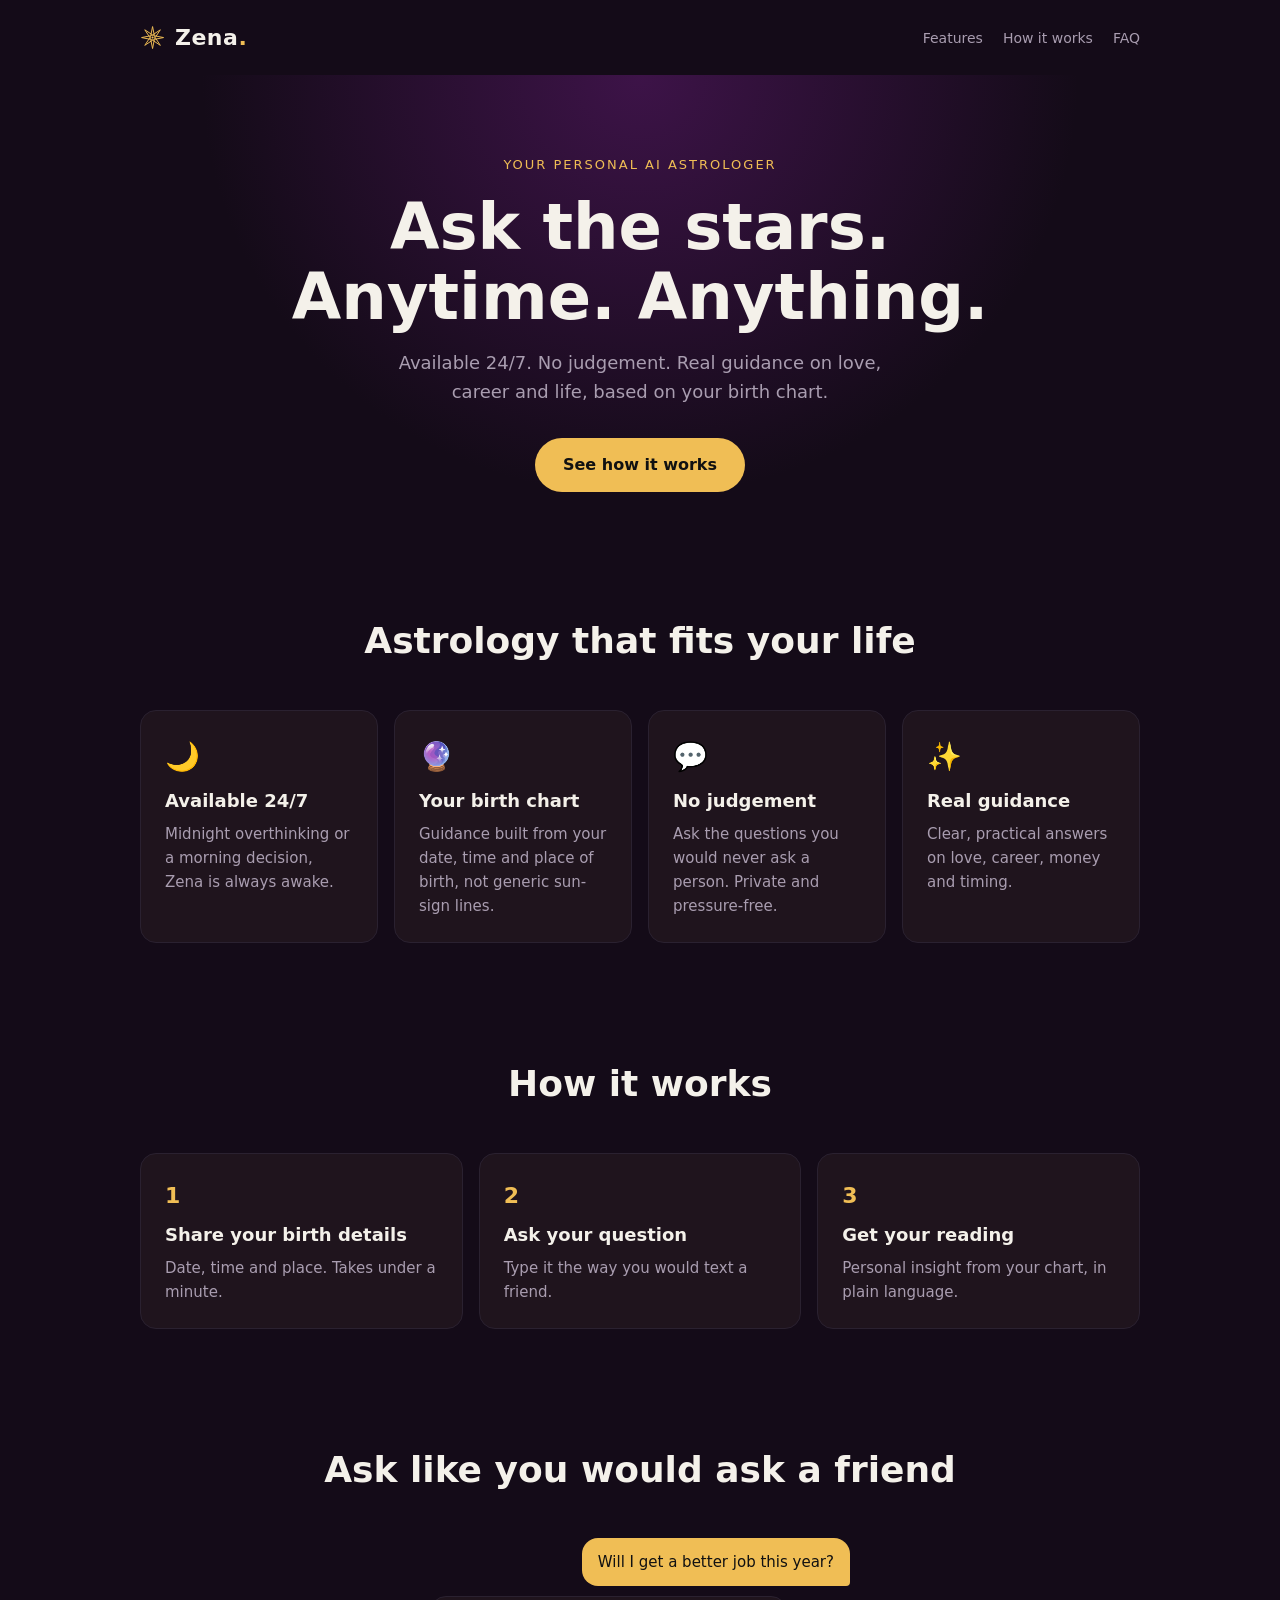
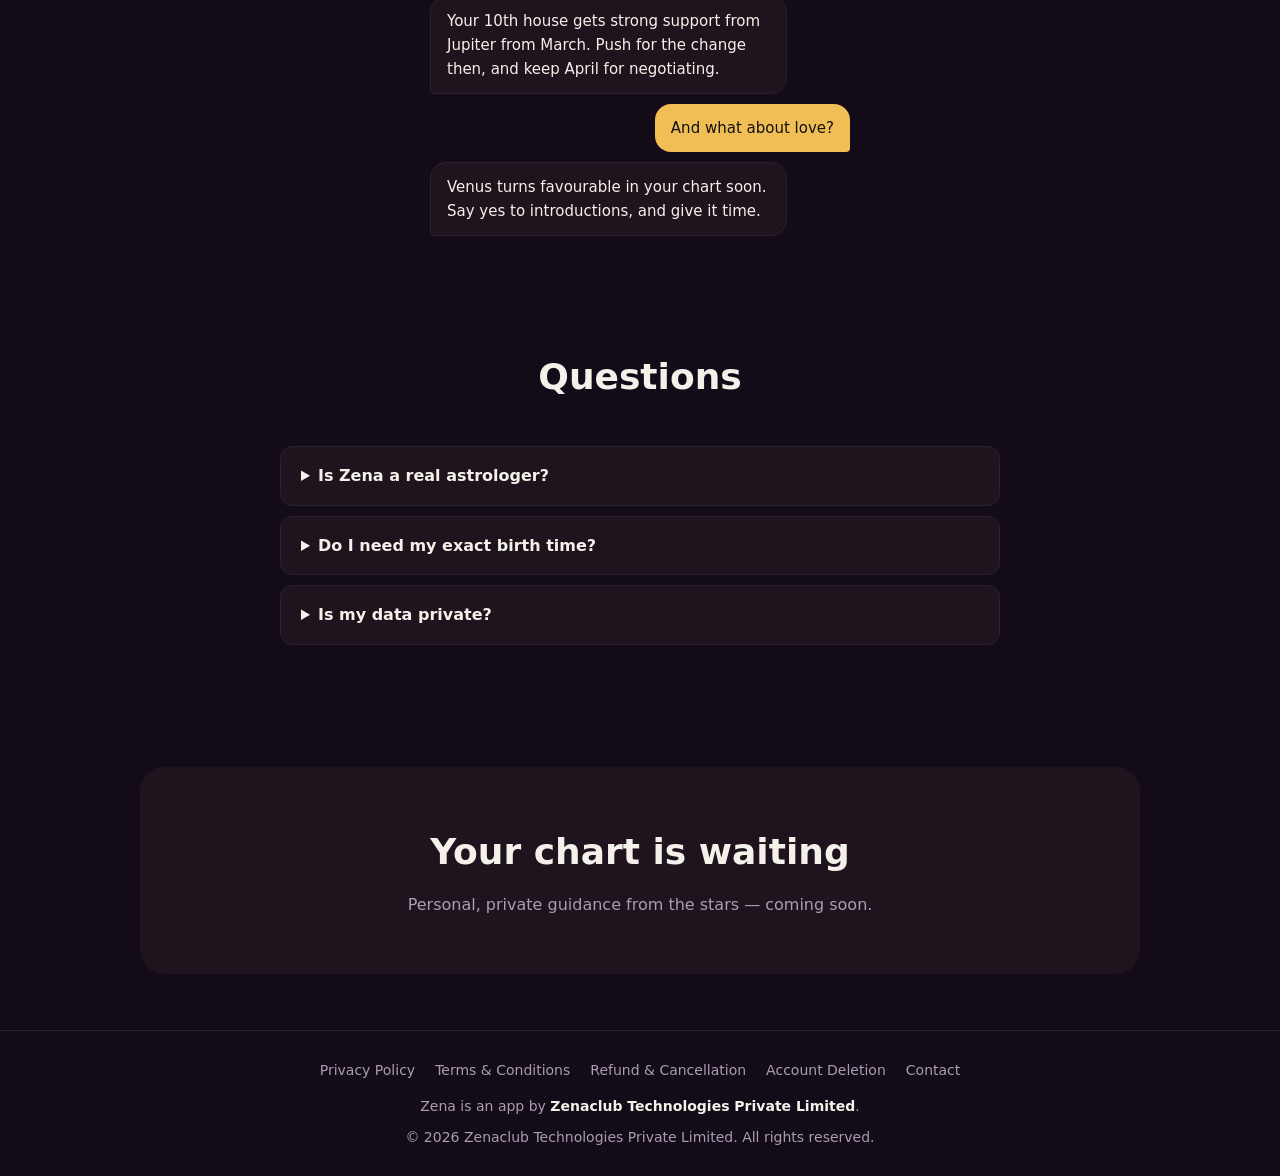
==== index.html @ e25fa3cf "Align policy URLs with the app and add Terms & Conditions The Android app opens https://zenaastro.co" ====
<!doctype html>
<html lang="en">
<head>
<meta charset="UTF-8">
<meta name="viewport" content="width=device-width, initial-scale=1">
<meta name="theme-color" content="#230A29">
<link rel="icon" href="logo.svg" type="image/svg+xml">
<title>Zena — Your AI Astrologer</title>
<meta name="description" content="Zena is your personal AI astrologer. Available 24/7. No judgement. Real guidance.">
<meta property="og:type" content="website">
<meta property="og:title" content="Zena — Your AI Astrologer">
<meta property="og:description" content="Available 24/7. No judgement. Real guidance.">
<style>
:root{--bg:#140b18;--card:#1f141d;--fg:#f4f1ea;--mute:#a99db0;--gold:#f0be55;--magenta:#ef5aa7;--line:#2a2130}
*{box-sizing:border-box}
html{scroll-behavior:smooth}
body{margin:0;background:var(--bg);color:var(--fg);font:16px/1.6 system-ui,-apple-system,Segoe UI,Roboto,sans-serif}
a{color:inherit;text-decoration:none}
.wrap{max-width:1040px;margin:0 auto;padding:0 20px}
nav{display:flex;justify-content:space-between;align-items:center;padding:20px 0}
.logo{font-weight:700;font-size:22px;letter-spacing:.5px;display:inline-flex;align-items:center}.logo span{color:var(--gold)}
.mark{flex:none;margin-right:9px}
nav a.l{color:var(--mute);margin-left:20px;font-size:14px}
.btn{display:inline-block;background:var(--gold);color:#111;font-weight:600;padding:14px 28px;border-radius:999px}
.btn.ghost{background:none;color:var(--fg);border:1px solid var(--line);margin-left:10px}
.hero{text-align:center;padding:80px 0 64px;background:radial-gradient(ellipse at 50% 0,#3d1348 0,transparent 62%)}
.hero .tag{color:var(--gold);font-size:13px;letter-spacing:2px;text-transform:uppercase}
h1{font-size:clamp(36px,7vw,64px);line-height:1.1;margin:16px 0}
.hero p{color:var(--mute);max-width:520px;margin:0 auto 32px;font-size:18px}
h2{font-size:clamp(26px,4vw,36px);text-align:center;margin:0 0 40px}
section{padding:56px 0}
.grid{display:grid;gap:16px;grid-template-columns:repeat(auto-fit,minmax(230px,1fr))}
.card{background:var(--card);border:1px solid var(--line);border-radius:16px;padding:24px}
.card b{display:block;font-size:28px;margin-bottom:8px}
.card h3{margin:0 0 6px;font-size:18px}.card p{margin:0;color:var(--mute);font-size:15px}
.steps .card b{color:var(--gold);font-size:22px}
.chat{max-width:420px;margin:0 auto;display:flex;flex-direction:column;gap:10px}
.m{padding:12px 16px;border-radius:16px;max-width:85%;font-size:15px}
.u{background:var(--gold);color:#111;align-self:flex-end;border-bottom-right-radius:4px}
.z{background:var(--card);border:1px solid var(--line);border-bottom-left-radius:4px}
details{background:var(--card);border:1px solid var(--line);border-radius:12px;padding:16px 20px;margin-bottom:10px;max-width:720px;margin-inline:auto}
summary{cursor:pointer;font-weight:600}details p{color:var(--mute);margin:10px 0 0}
.cta{text-align:center;background:var(--card);border-radius:24px;padding:56px 20px}
footer{border-top:1px solid var(--line);padding:28px 0;color:var(--mute);font-size:14px;text-align:center}
footer a{margin:0 10px}footer a:hover{color:var(--gold)}
footer .company{margin-top:14px}footer .company b{color:var(--fg);font-weight:600}
</style>
</head>
<body>
<div class="wrap">
<nav>
  <a class="logo" href="#"><svg class="mark" viewBox="0 0 24 24" width="26" height="26" aria-hidden="true" fill="none" stroke="var(--gold)" stroke-width="0.9" stroke-linejoin="round"><path d="M11.6,1.455L13.292,9.913L21.75,11.605L13.292,13.297L11.6,21.755L9.908,13.297L1.45,11.605L9.908,9.913L11.6,1.455"/><path d="M18.777,4.428L13.992,11.605L18.777,18.782L11.6,13.997L4.423,18.782L9.208,11.605L4.423,4.428L11.6,9.213L18.777,4.428"/><path d="M9.425,11.605C9.425,12.806 10.4,13.78 11.6,13.78C12.8,13.78 13.775,12.806 13.775,11.605C13.775,10.405 12.8,9.43 11.6,9.43C10.4,9.43 9.425,10.405 9.425,11.605V11.605"/><path d="M10.633,11.605C10.633,12.139 11.066,12.572 11.6,12.572C12.134,12.572 12.567,12.139 12.567,11.605C12.567,11.071 12.134,10.638 11.6,10.638C11.066,10.638 10.633,11.071 10.633,11.605Z" fill="var(--gold)" stroke="none"/></svg>Zena<span>.</span></a>
  <div><a class="l" href="#features">Features</a><a class="l" href="#how">How it works</a><a class="l" href="#faq">FAQ</a></div>
</nav>

<header class="hero">
  <div class="tag">Your personal AI astrologer</div>
  <h1>Ask the stars.<br>Anytime. Anything.</h1>
  <p>Available 24/7. No judgement. Real guidance on love, career and life, based on your birth chart.</p>
  <a class="btn" href="#how">See how it works</a>
</header>

<section id="features">
  <h2>Astrology that fits your life</h2>
  <div class="grid">
    <div class="card"><b>🌙</b><h3>Available 24/7</h3><p>Midnight overthinking or a morning decision, Zena is always awake.</p></div>
    <div class="card"><b>🔮</b><h3>Your birth chart</h3><p>Guidance built from your date, time and place of birth, not generic sun-sign lines.</p></div>
    <div class="card"><b>💬</b><h3>No judgement</h3><p>Ask the questions you would never ask a person. Private and pressure-free.</p></div>
    <div class="card"><b>✨</b><h3>Real guidance</h3><p>Clear, practical answers on love, career, money and timing.</p></div>
  </div>
</section>

<section id="how" class="steps">
  <h2>How it works</h2>
  <div class="grid">
    <div class="card"><b>1</b><h3>Share your birth details</h3><p>Date, time and place. Takes under a minute.</p></div>
    <div class="card"><b>2</b><h3>Ask your question</h3><p>Type it the way you would text a friend.</p></div>
    <div class="card"><b>3</b><h3>Get your reading</h3><p>Personal insight from your chart, in plain language.</p></div>
  </div>
</section>

<section>
  <h2>Ask like you would ask a friend</h2>
  <div class="chat">
    <div class="m u">Will I get a better job this year?</div>
    <div class="m z">Your 10th house gets strong support from Jupiter from March. Push for the change then, and keep April for negotiating.</div>
    <div class="m u">And what about love?</div>
    <div class="m z">Venus turns favourable in your chart soon. Say yes to introductions, and give it time.</div>
  </div>
</section>

<section id="faq">
  <h2>Questions</h2>
  <details><summary>Is Zena a real astrologer?</summary><p>Zena is an AI astrologer. It offers guidance for reflection and entertainment, not a substitute for professional medical, legal or financial advice.</p></details>
  <details><summary>Do I need my exact birth time?</summary><p>It gives the most accurate chart, but you can still get useful readings with an approximate time.</p></details>
  <details><summary>Is my data private?</summary><p>Your birth details and chats are used only to give you readings.</p></details>
</section>

<section id="download">
  <div class="cta">
    <h2 style="margin-bottom:12px">Your chart is waiting</h2>
    <p style="color:var(--mute);margin:0">Personal, private guidance from the stars — coming soon.</p>
  </div>
</section>
</div>

<footer>
  <a href="/privacy-policy/">Privacy Policy</a><a href="/terms-and-conditions/">Terms &amp; Conditions</a><a href="/refund-cancellation/">Refund &amp; Cancellation</a><a href="/account-deletion/">Account Deletion</a><a href="mailto:team@zenaclub.com">Contact</a>
  <div class="company">Zena is an app by <b>Zenaclub Technologies Private Limited</b>.</div>
  <div style="margin-top:8px">© 2026 Zenaclub Technologies Private Limited. All rights reserved.</div>
</footer>
</body>
</html>
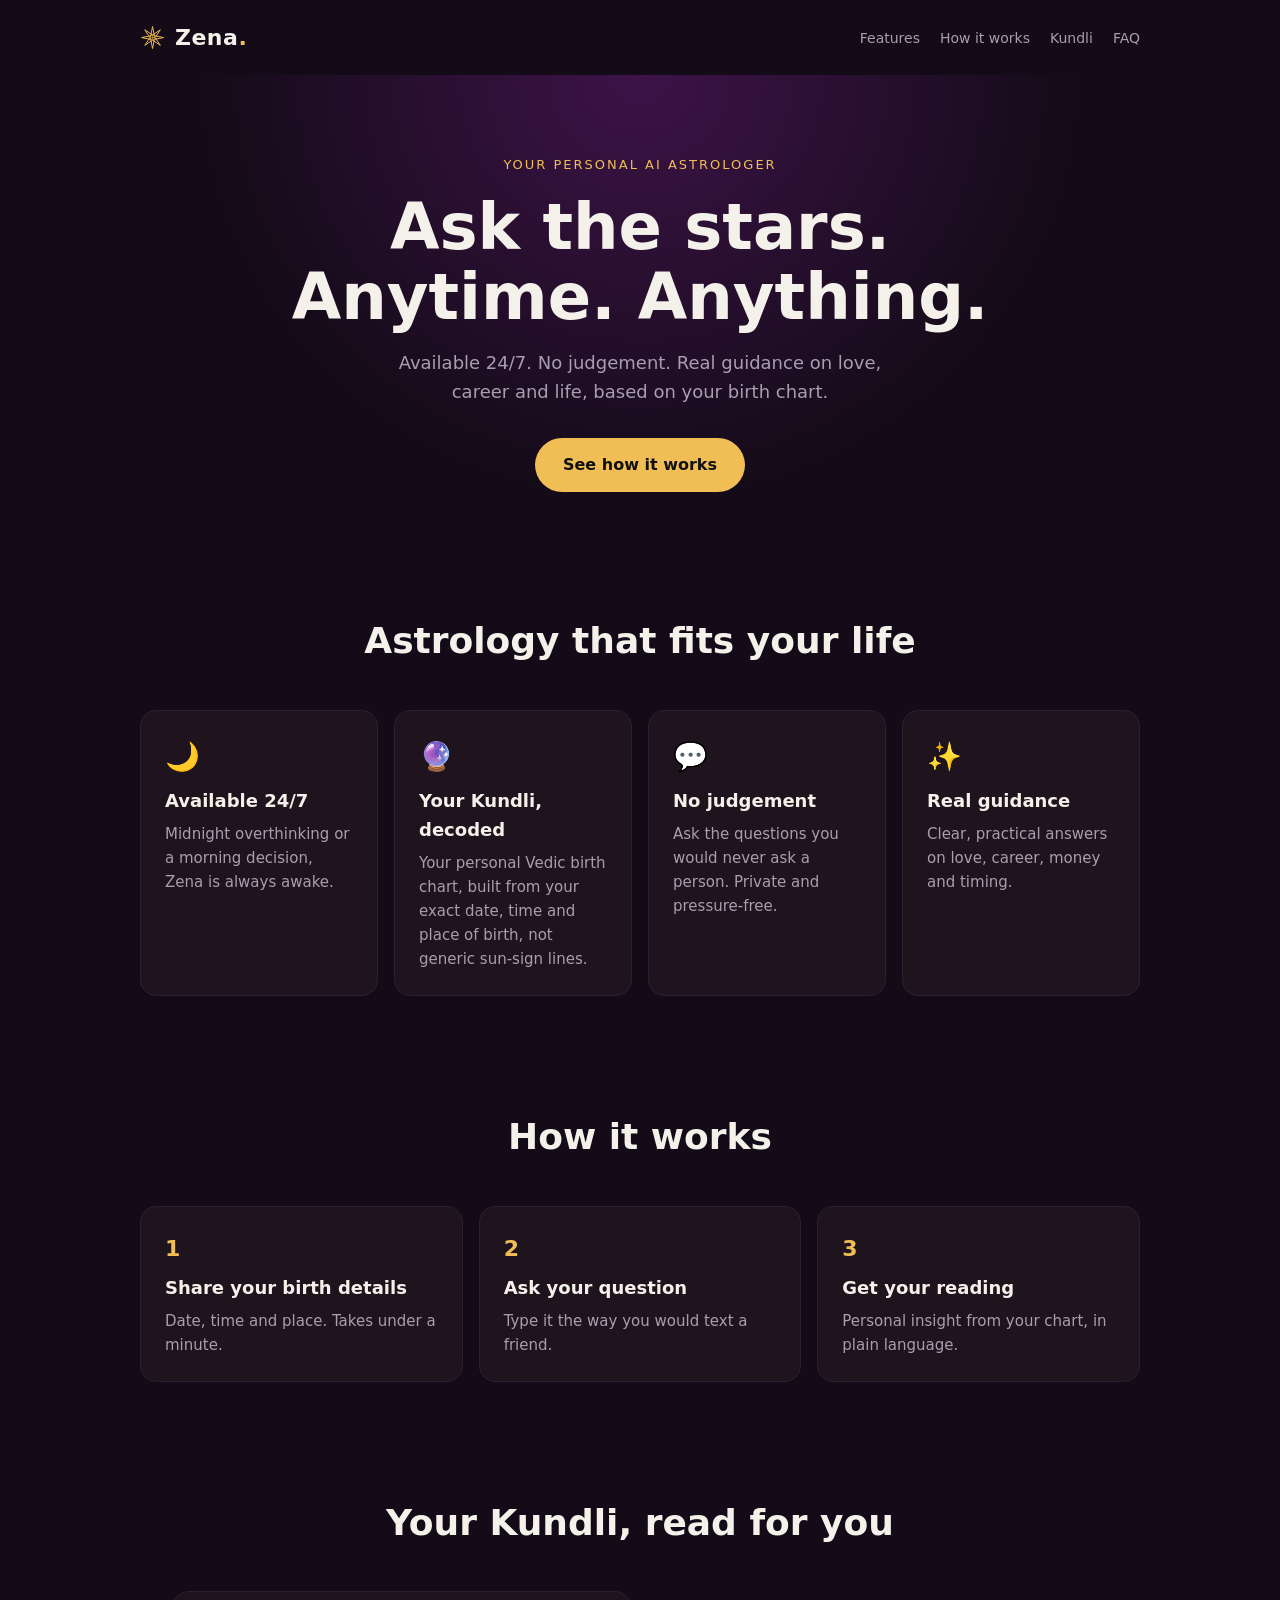
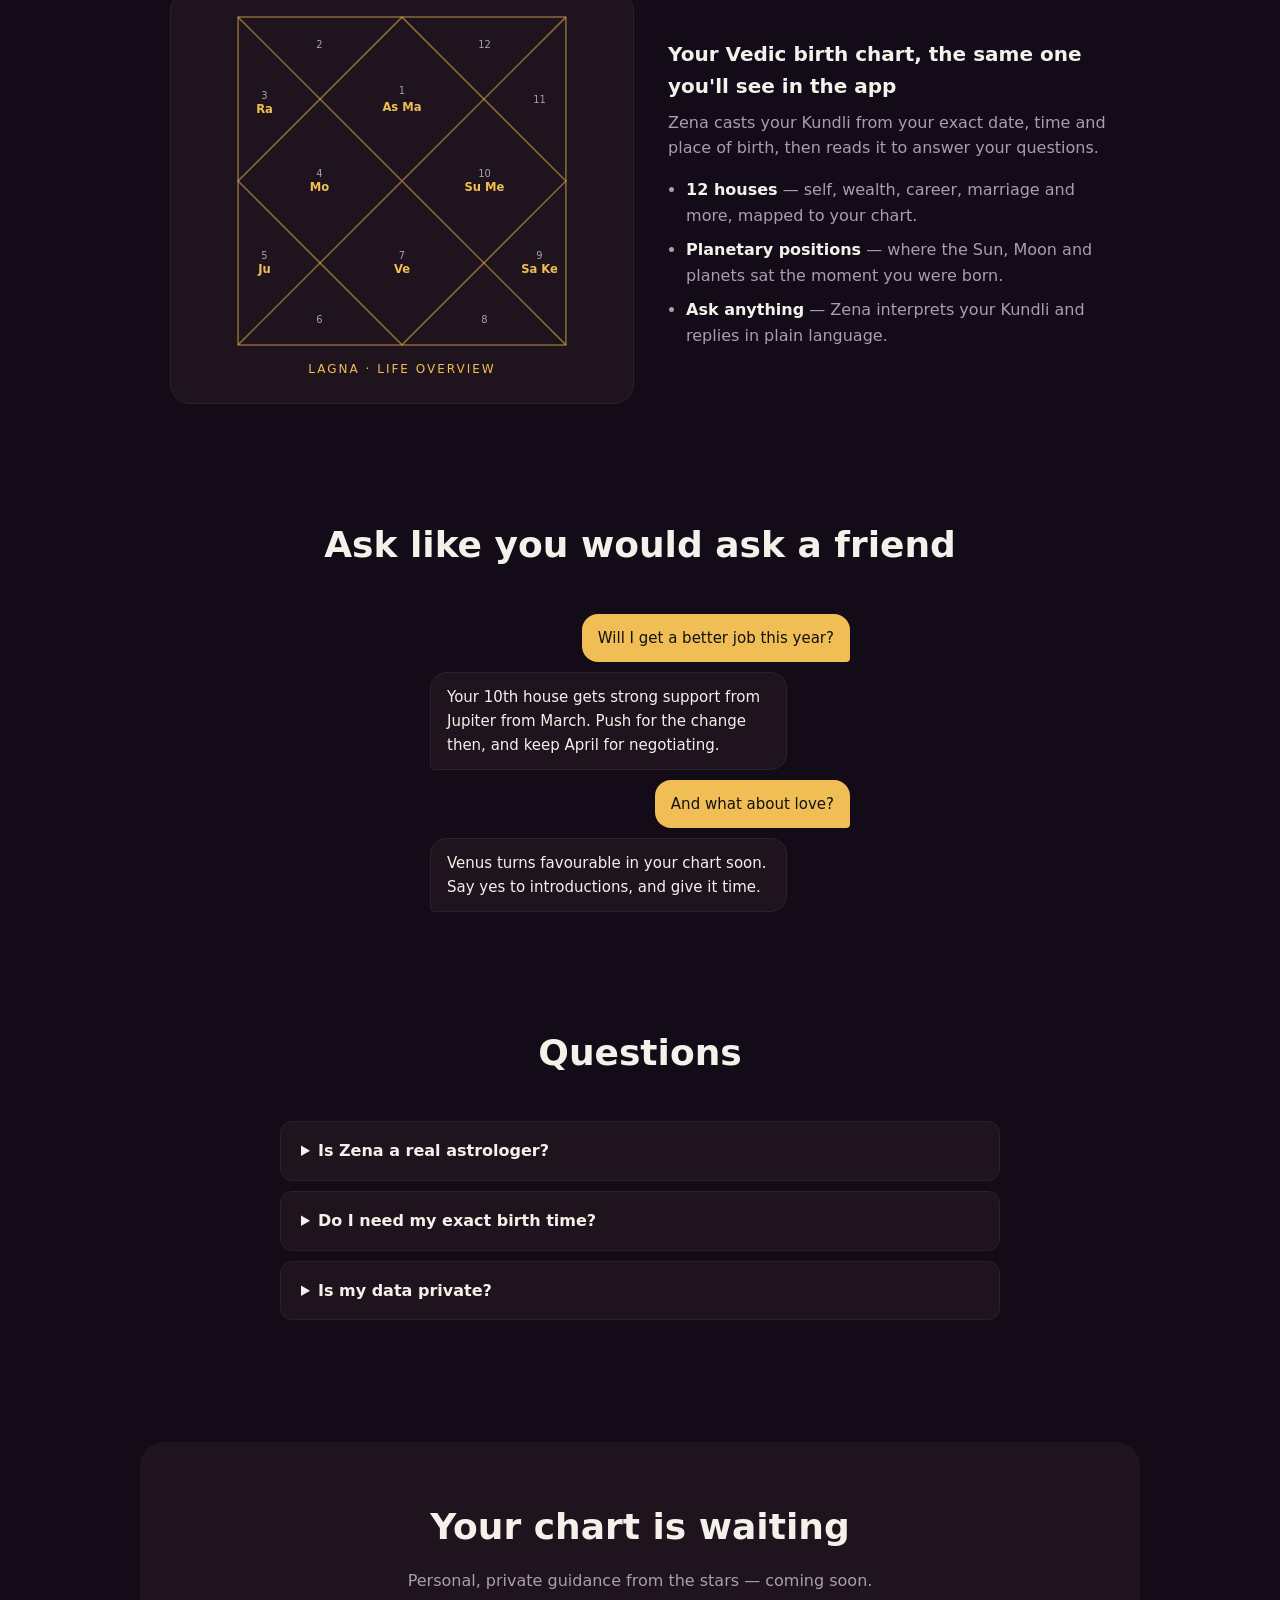
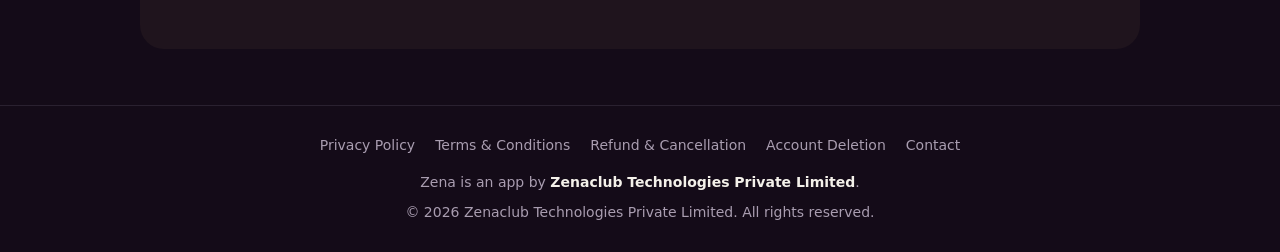
==== commit d4884d79: "Add Kundli showcase with sample North Indian birth chart - Add a "Your Kundli, read for you" section" ====
--- a/index.html
+++ b/index.html
@@ -7,9 +7,28 @@
 <link rel="icon" href="logo.svg" type="image/svg+xml">
 <title>Zena — Your AI Astrologer</title>
 <meta name="description" content="Zena is your personal AI astrologer. Available 24/7. No judgement. Real guidance.">
+<link rel="canonical" href="https://zenaastro.com/">
 <meta property="og:type" content="website">
+<meta property="og:site_name" content="Zena">
+<meta property="og:url" content="https://zenaastro.com/">
 <meta property="og:title" content="Zena — Your AI Astrologer">
 <meta property="og:description" content="Available 24/7. No judgement. Real guidance.">
+<meta property="og:image" content="https://zenaastro.com/og.png">
+<meta name="twitter:card" content="summary_large_image">
+<meta name="twitter:title" content="Zena — Your AI Astrologer">
+<meta name="twitter:description" content="Available 24/7. No judgement. Real guidance.">
+<meta name="twitter:image" content="https://zenaastro.com/og.png">
+<script type="application/ld+json">
+{
+  "@context": "https://schema.org",
+  "@type": "Organization",
+  "name": "Zenaclub Technologies Private Limited",
+  "alternateName": "Zena",
+  "url": "https://zenaastro.com/",
+  "logo": "https://zenaastro.com/logo.svg",
+  "email": "team@zenaclub.com"
+}
+</script>
 <style>
 :root{--bg:#140b18;--card:#1f141d;--fg:#f4f1ea;--mute:#a99db0;--gold:#f0be55;--magenta:#ef5aa7;--line:#2a2130}
 *{box-sizing:border-box}
@@ -38,6 +57,15 @@
 .m{padding:12px 16px;border-radius:16px;max-width:85%;font-size:15px}
 .u{background:var(--gold);color:#111;align-self:flex-end;border-bottom-right-radius:4px}
 .z{background:var(--card);border:1px solid var(--line);border-bottom-left-radius:4px}
+.kundli-wrap{display:grid;gap:34px;grid-template-columns:1.05fr 1fr;align-items:center;max-width:940px;margin:0 auto}
+.kundli-card{background:var(--card);border:1px solid var(--line);border-radius:20px;padding:24px;text-align:center}
+.kundli-card svg{width:100%;max-width:330px;height:auto;display:block;margin:0 auto}
+.kundli-card .cap{display:block;margin-top:14px;color:var(--gold);font-size:12px;letter-spacing:2px;text-transform:uppercase}
+.kundli-copy h3{margin:0 0 8px;font-size:20px}
+.kundli-copy p{margin:0 0 16px;color:var(--mute)}
+.kundli-copy ul{margin:0;padding-left:18px;color:var(--mute)}
+.kundli-copy li{margin:9px 0}.kundli-copy li b{color:var(--fg);font-weight:600}
+@media(max-width:720px){.kundli-wrap{grid-template-columns:1fr;gap:24px}}
 details{background:var(--card);border:1px solid var(--line);border-radius:12px;padding:16px 20px;margin-bottom:10px;max-width:720px;margin-inline:auto}
 summary{cursor:pointer;font-weight:600}details p{color:var(--mute);margin:10px 0 0}
 .cta{text-align:center;background:var(--card);border-radius:24px;padding:56px 20px}
@@ -50,7 +78,7 @@
 <div class="wrap">
 <nav>
   <a class="logo" href="#"><svg class="mark" viewBox="0 0 24 24" width="26" height="26" aria-hidden="true" fill="none" stroke="var(--gold)" stroke-width="0.9" stroke-linejoin="round"><path d="M11.6,1.455L13.292,9.913L21.75,11.605L13.292,13.297L11.6,21.755L9.908,13.297L1.45,11.605L9.908,9.913L11.6,1.455"/><path d="M18.777,4.428L13.992,11.605L18.777,18.782L11.6,13.997L4.423,18.782L9.208,11.605L4.423,4.428L11.6,9.213L18.777,4.428"/><path d="M9.425,11.605C9.425,12.806 10.4,13.78 11.6,13.78C12.8,13.78 13.775,12.806 13.775,11.605C13.775,10.405 12.8,9.43 11.6,9.43C10.4,9.43 9.425,10.405 9.425,11.605V11.605"/><path d="M10.633,11.605C10.633,12.139 11.066,12.572 11.6,12.572C12.134,12.572 12.567,12.139 12.567,11.605C12.567,11.071 12.134,10.638 11.6,10.638C11.066,10.638 10.633,11.071 10.633,11.605Z" fill="var(--gold)" stroke="none"/></svg>Zena<span>.</span></a>
-  <div><a class="l" href="#features">Features</a><a class="l" href="#how">How it works</a><a class="l" href="#faq">FAQ</a></div>
+  <div><a class="l" href="#features">Features</a><a class="l" href="#how">How it works</a><a class="l" href="#kundli">Kundli</a><a class="l" href="#faq">FAQ</a></div>
 </nav>
 
 <header class="hero">
@@ -64,7 +92,7 @@
   <h2>Astrology that fits your life</h2>
   <div class="grid">
     <div class="card"><b>🌙</b><h3>Available 24/7</h3><p>Midnight overthinking or a morning decision, Zena is always awake.</p></div>
-    <div class="card"><b>🔮</b><h3>Your birth chart</h3><p>Guidance built from your date, time and place of birth, not generic sun-sign lines.</p></div>
+    <div class="card"><b>🔮</b><h3>Your Kundli, decoded</h3><p>Your personal Vedic birth chart, built from your exact date, time and place of birth, not generic sun-sign lines.</p></div>
     <div class="card"><b>💬</b><h3>No judgement</h3><p>Ask the questions you would never ask a person. Private and pressure-free.</p></div>
     <div class="card"><b>✨</b><h3>Real guidance</h3><p>Clear, practical answers on love, career, money and timing.</p></div>
   </div>
@@ -76,6 +104,46 @@
     <div class="card"><b>1</b><h3>Share your birth details</h3><p>Date, time and place. Takes under a minute.</p></div>
     <div class="card"><b>2</b><h3>Ask your question</h3><p>Type it the way you would text a friend.</p></div>
     <div class="card"><b>3</b><h3>Get your reading</h3><p>Personal insight from your chart, in plain language.</p></div>
+  </div>
+</section>
+
+<section id="kundli">
+  <h2>Your Kundli, read for you</h2>
+  <div class="kundli-wrap">
+    <div class="kundli-card">
+      <svg viewBox="0 0 300 300" role="img" aria-label="Sample North Indian Kundli birth chart">
+        <g fill="none" stroke="var(--gold)" stroke-opacity="0.5" stroke-width="1.4" stroke-linejoin="round">
+          <rect x="1" y="1" width="298" height="298"/>
+          <path d="M1,1 L299,299 M299,1 L1,299"/>
+          <path d="M150,1 L299,150 L150,299 L1,150 Z"/>
+        </g>
+        <g text-anchor="middle" fill="var(--mute)" font-size="9">
+          <text x="150" y="71">1</text><text x="75" y="29">2</text><text x="25" y="75">3</text>
+          <text x="75" y="146">4</text><text x="25" y="221">5</text><text x="75" y="279">6</text>
+          <text x="150" y="221">7</text><text x="225" y="279">8</text><text x="275" y="221">9</text>
+          <text x="225" y="146">10</text><text x="275" y="79">11</text><text x="225" y="29">12</text>
+        </g>
+        <g text-anchor="middle" fill="var(--gold)" font-size="10.5" font-weight="600">
+          <text x="150" y="86">As Ma</text>
+          <text x="25" y="88">Ra</text>
+          <text x="75" y="159">Mo</text>
+          <text x="25" y="234">Ju</text>
+          <text x="150" y="234">Ve</text>
+          <text x="275" y="234">Sa Ke</text>
+          <text x="225" y="159">Su Me</text>
+        </g>
+      </svg>
+      <span class="cap">Lagna · Life overview</span>
+    </div>
+    <div class="kundli-copy">
+      <h3>Your Vedic birth chart, the same one you'll see in the app</h3>
+      <p>Zena casts your Kundli from your exact date, time and place of birth, then reads it to answer your questions.</p>
+      <ul>
+        <li><b>12 houses</b> — self, wealth, career, marriage and more, mapped to your chart.</li>
+        <li><b>Planetary positions</b> — where the Sun, Moon and planets sat the moment you were born.</li>
+        <li><b>Ask anything</b> — Zena interprets your Kundli and replies in plain language.</li>
+      </ul>
+    </div>
   </div>
 </section>
 
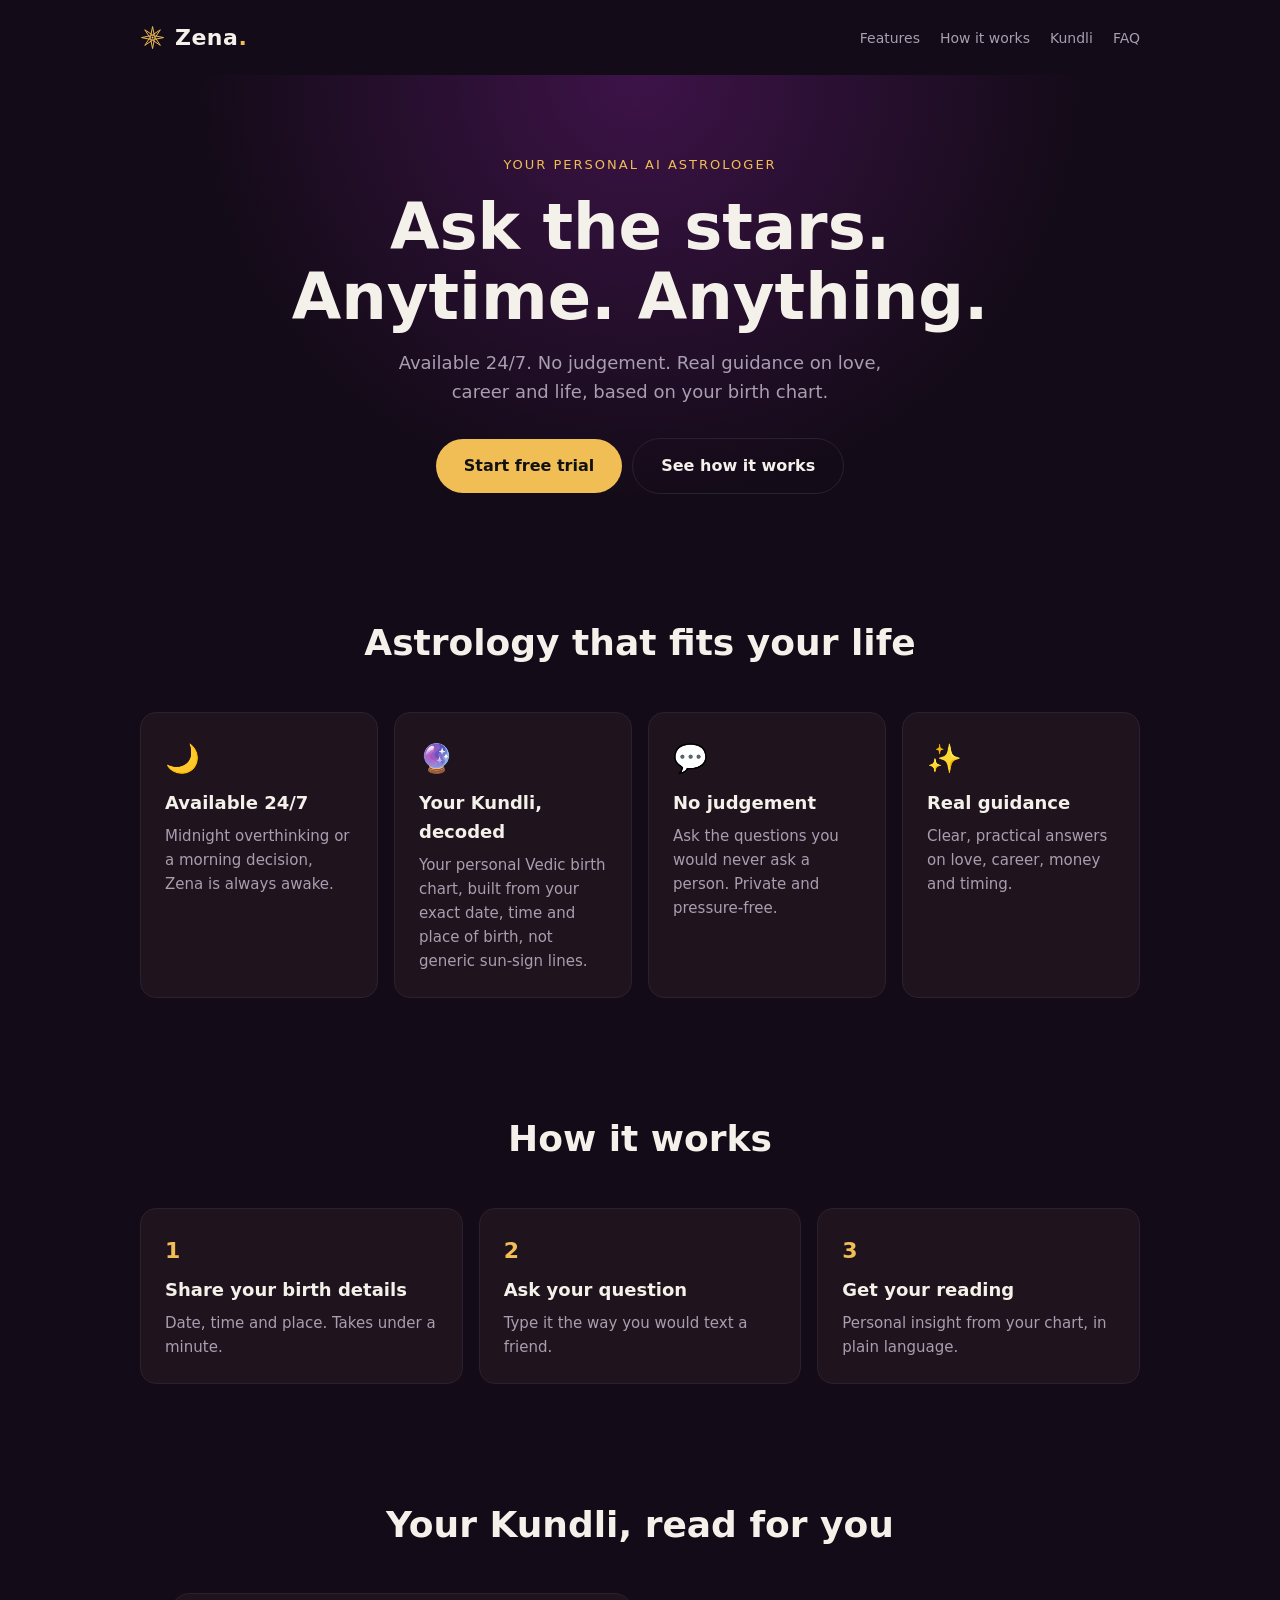
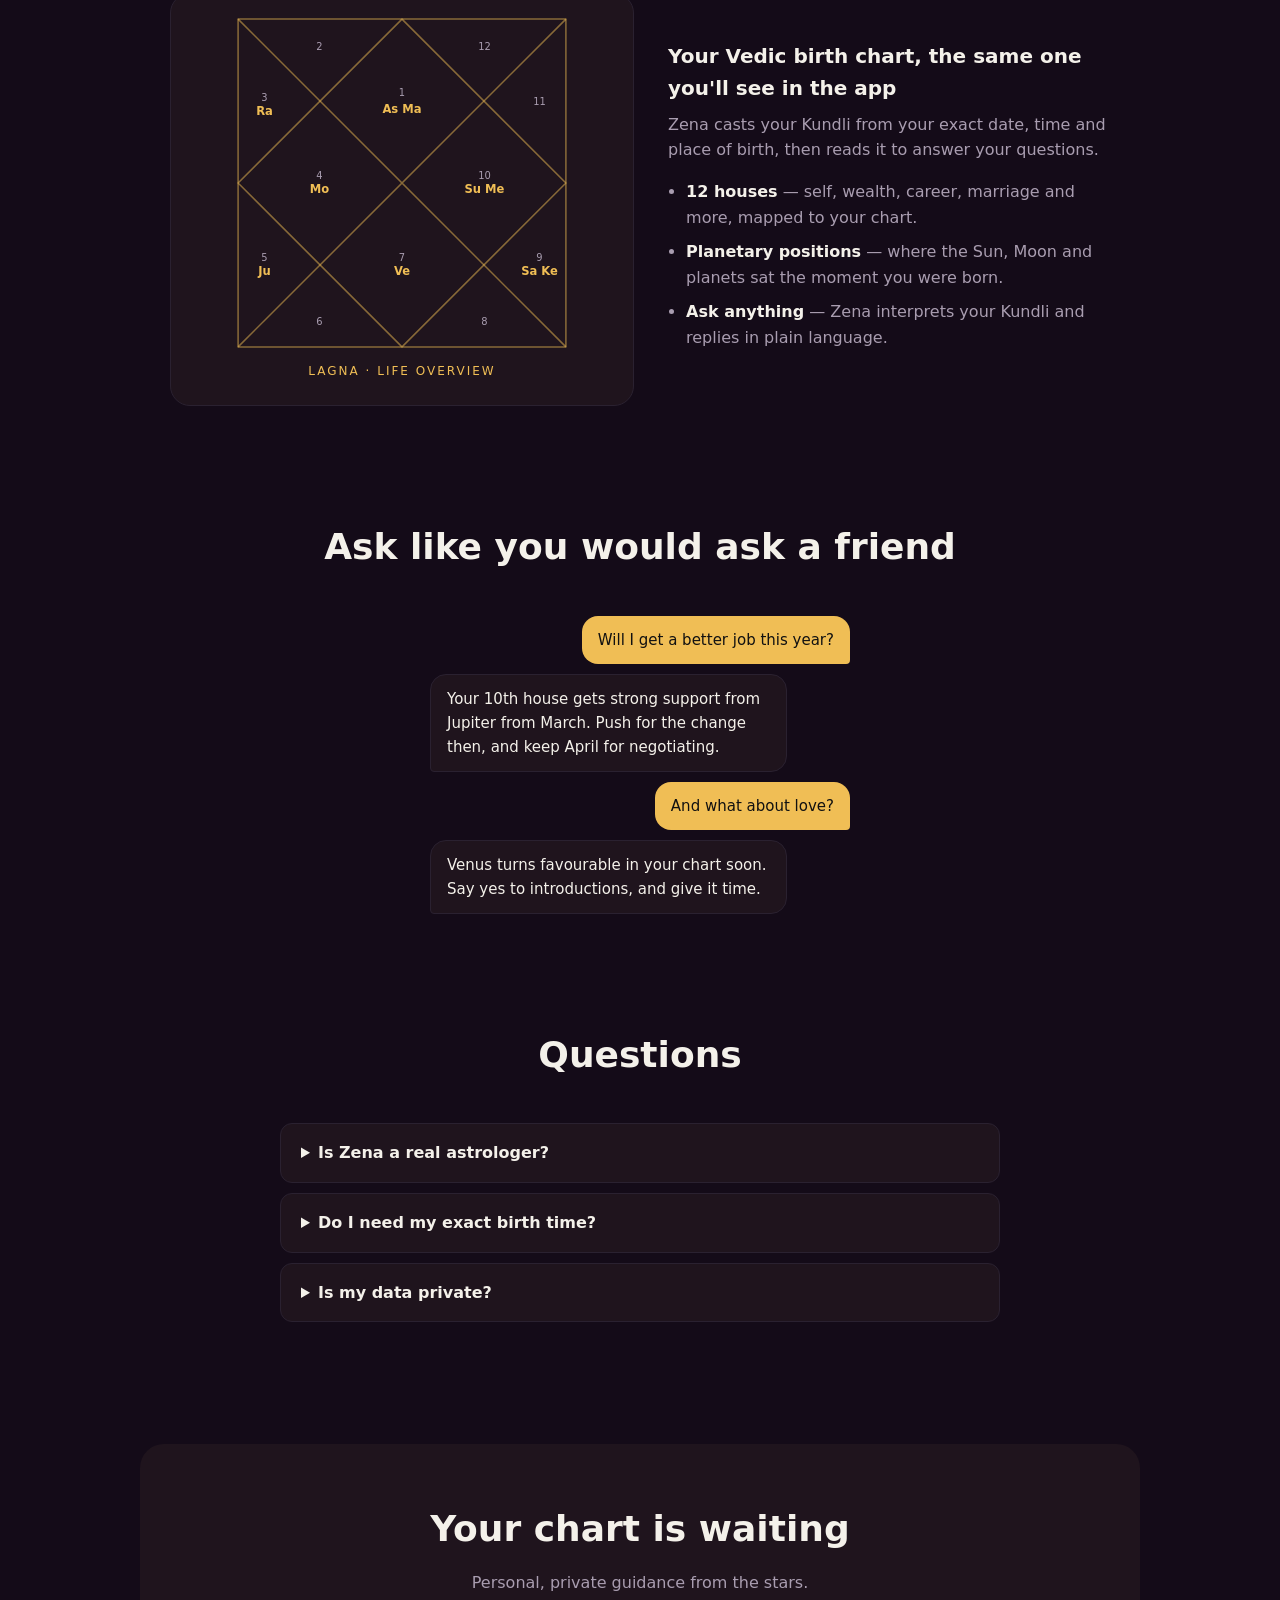
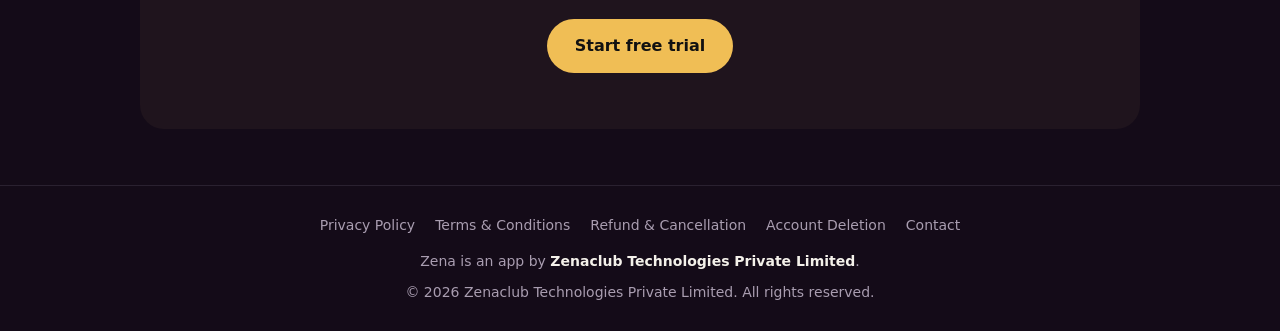
==== commit 19c35273: "Link free-trial page from landing page hero and CTA Co-Authored-By: Claude Sonnet 5 <noreply@anthrop" ====
--- a/index.html
+++ b/index.html
@@ -85,7 +85,7 @@
   <div class="tag">Your personal AI astrologer</div>
   <h1>Ask the stars.<br>Anytime. Anything.</h1>
   <p>Available 24/7. No judgement. Real guidance on love, career and life, based on your birth chart.</p>
-  <a class="btn" href="#how">See how it works</a>
+  <a class="btn" href="free-trial.html">Start free trial</a><a class="btn ghost" href="#how">See how it works</a>
 </header>
 
 <section id="features">
@@ -167,7 +167,8 @@
 <section id="download">
   <div class="cta">
     <h2 style="margin-bottom:12px">Your chart is waiting</h2>
-    <p style="color:var(--mute);margin:0">Personal, private guidance from the stars — coming soon.</p>
+    <p style="color:var(--mute);margin:0 0 24px">Personal, private guidance from the stars.</p>
+    <a class="btn" href="free-trial.html">Start free trial</a>
   </div>
 </section>
 </div>
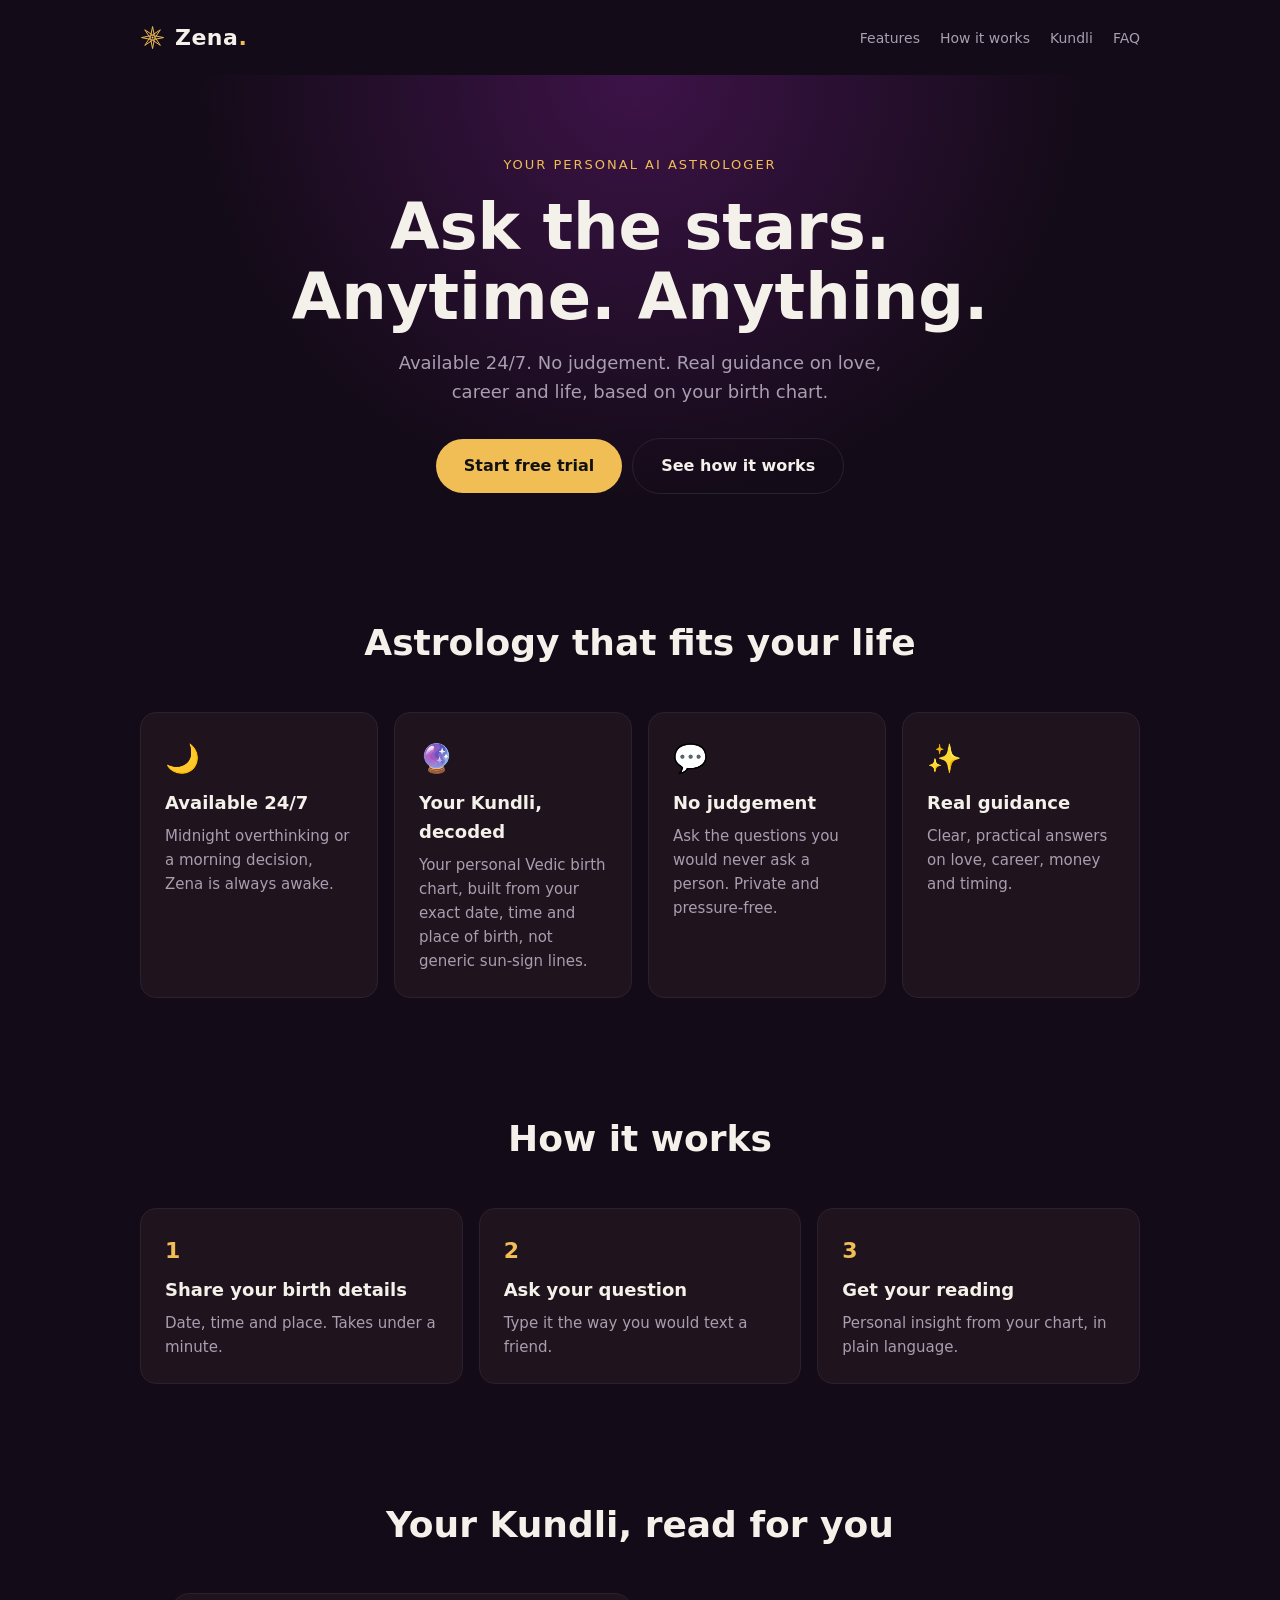
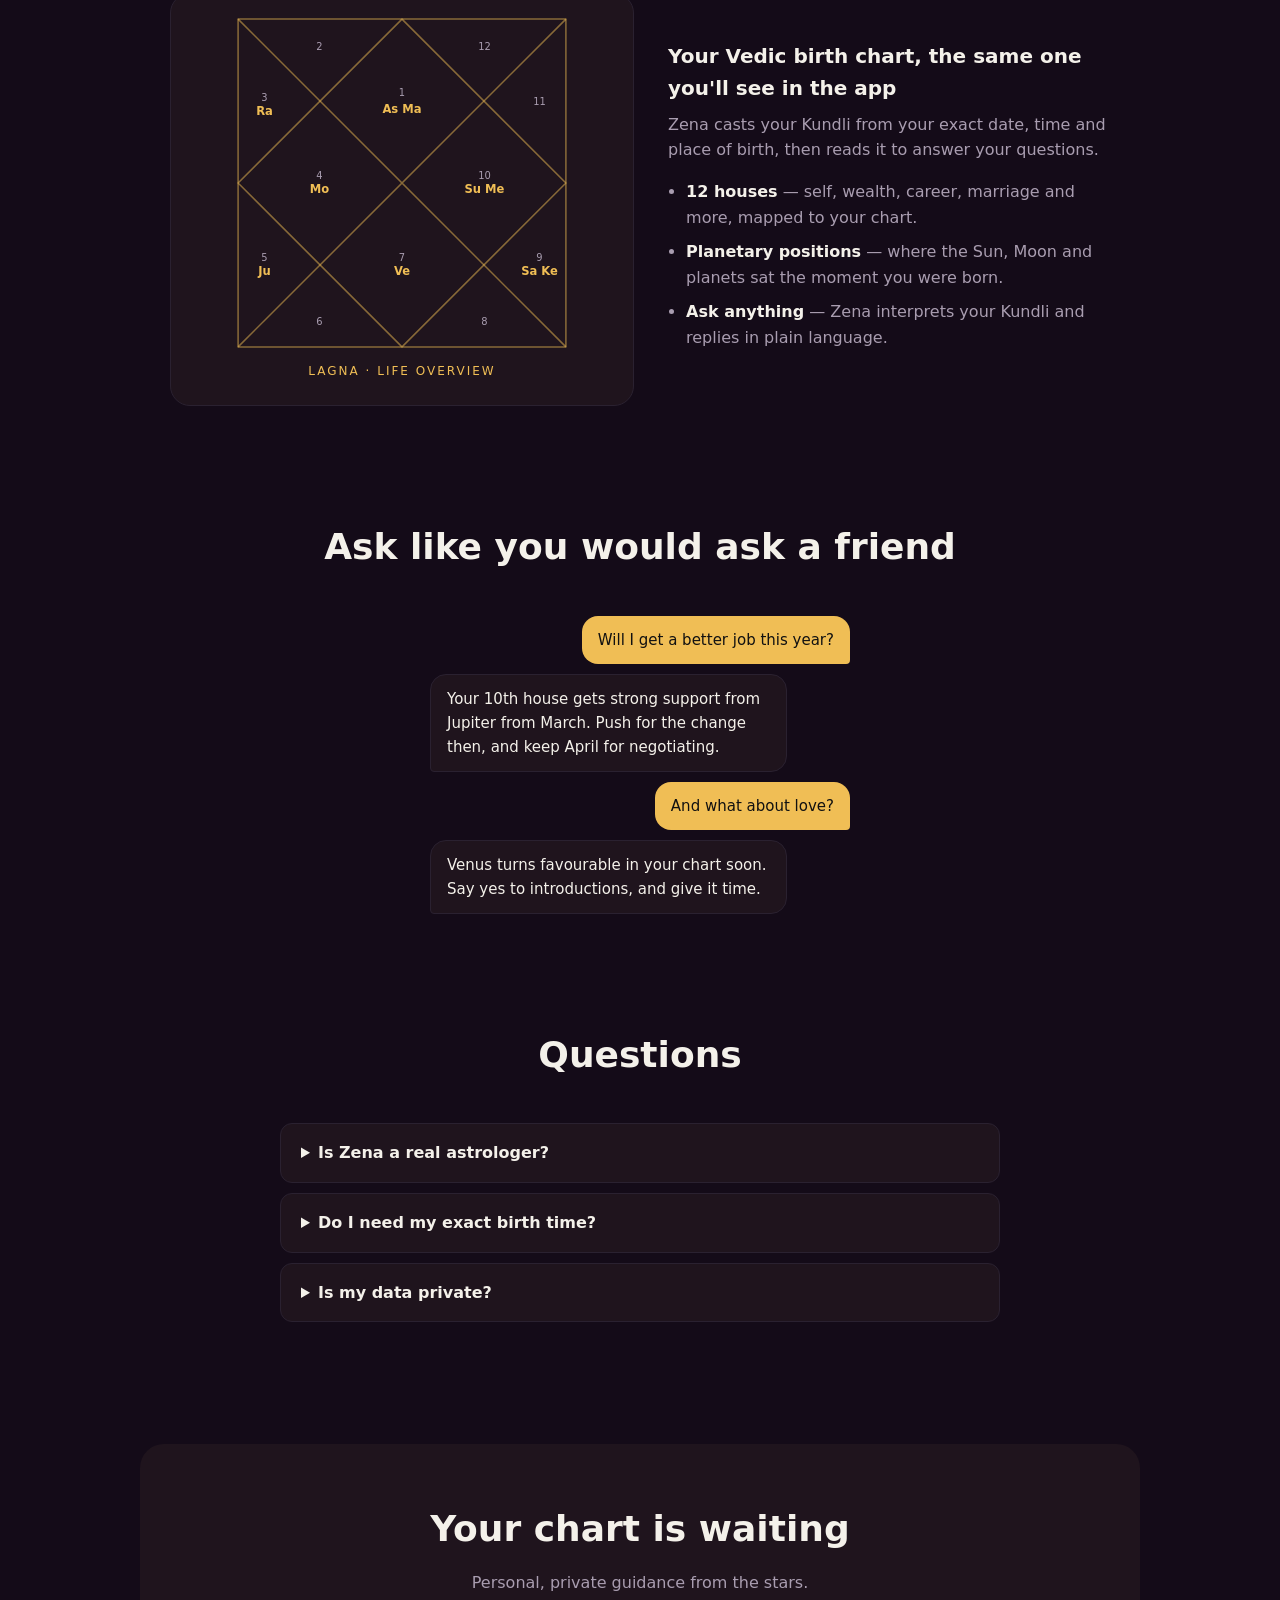
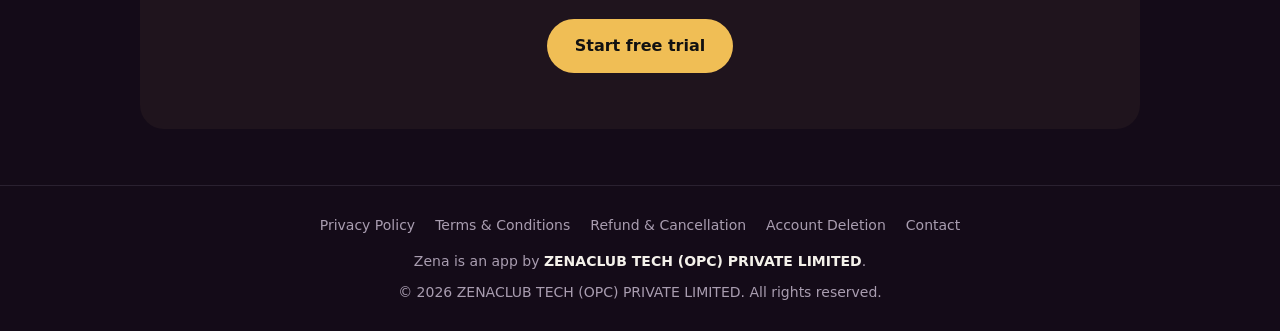
==== commit 54deed67: "Update company name to ZENACLUB TECH (OPC) PRIVATE LIMITED Co-Authored-By: Claude Sonnet 5.5 <norepl" ====
--- a/index.html
+++ b/index.html
@@ -22,7 +22,7 @@
 {
   "@context": "https://schema.org",
   "@type": "Organization",
-  "name": "Zenaclub Technologies Private Limited",
+  "name": "ZENACLUB TECH (OPC) PRIVATE LIMITED",
   "alternateName": "Zena",
   "url": "https://zenaastro.com/",
   "logo": "https://zenaastro.com/logo.svg",
@@ -175,8 +175,8 @@
 
 <footer>
   <a href="/privacy-policy/">Privacy Policy</a><a href="/terms-and-conditions/">Terms &amp; Conditions</a><a href="/refund-cancellation/">Refund &amp; Cancellation</a><a href="/account-deletion/">Account Deletion</a><a href="mailto:team@zenaclub.com">Contact</a>
-  <div class="company">Zena is an app by <b>Zenaclub Technologies Private Limited</b>.</div>
-  <div style="margin-top:8px">© 2026 Zenaclub Technologies Private Limited. All rights reserved.</div>
+  <div class="company">Zena is an app by <b>ZENACLUB TECH (OPC) PRIVATE LIMITED</b>.</div>
+  <div style="margin-top:8px">© 2026 ZENACLUB TECH (OPC) PRIVATE LIMITED. All rights reserved.</div>
 </footer>
 </body>
 </html>
